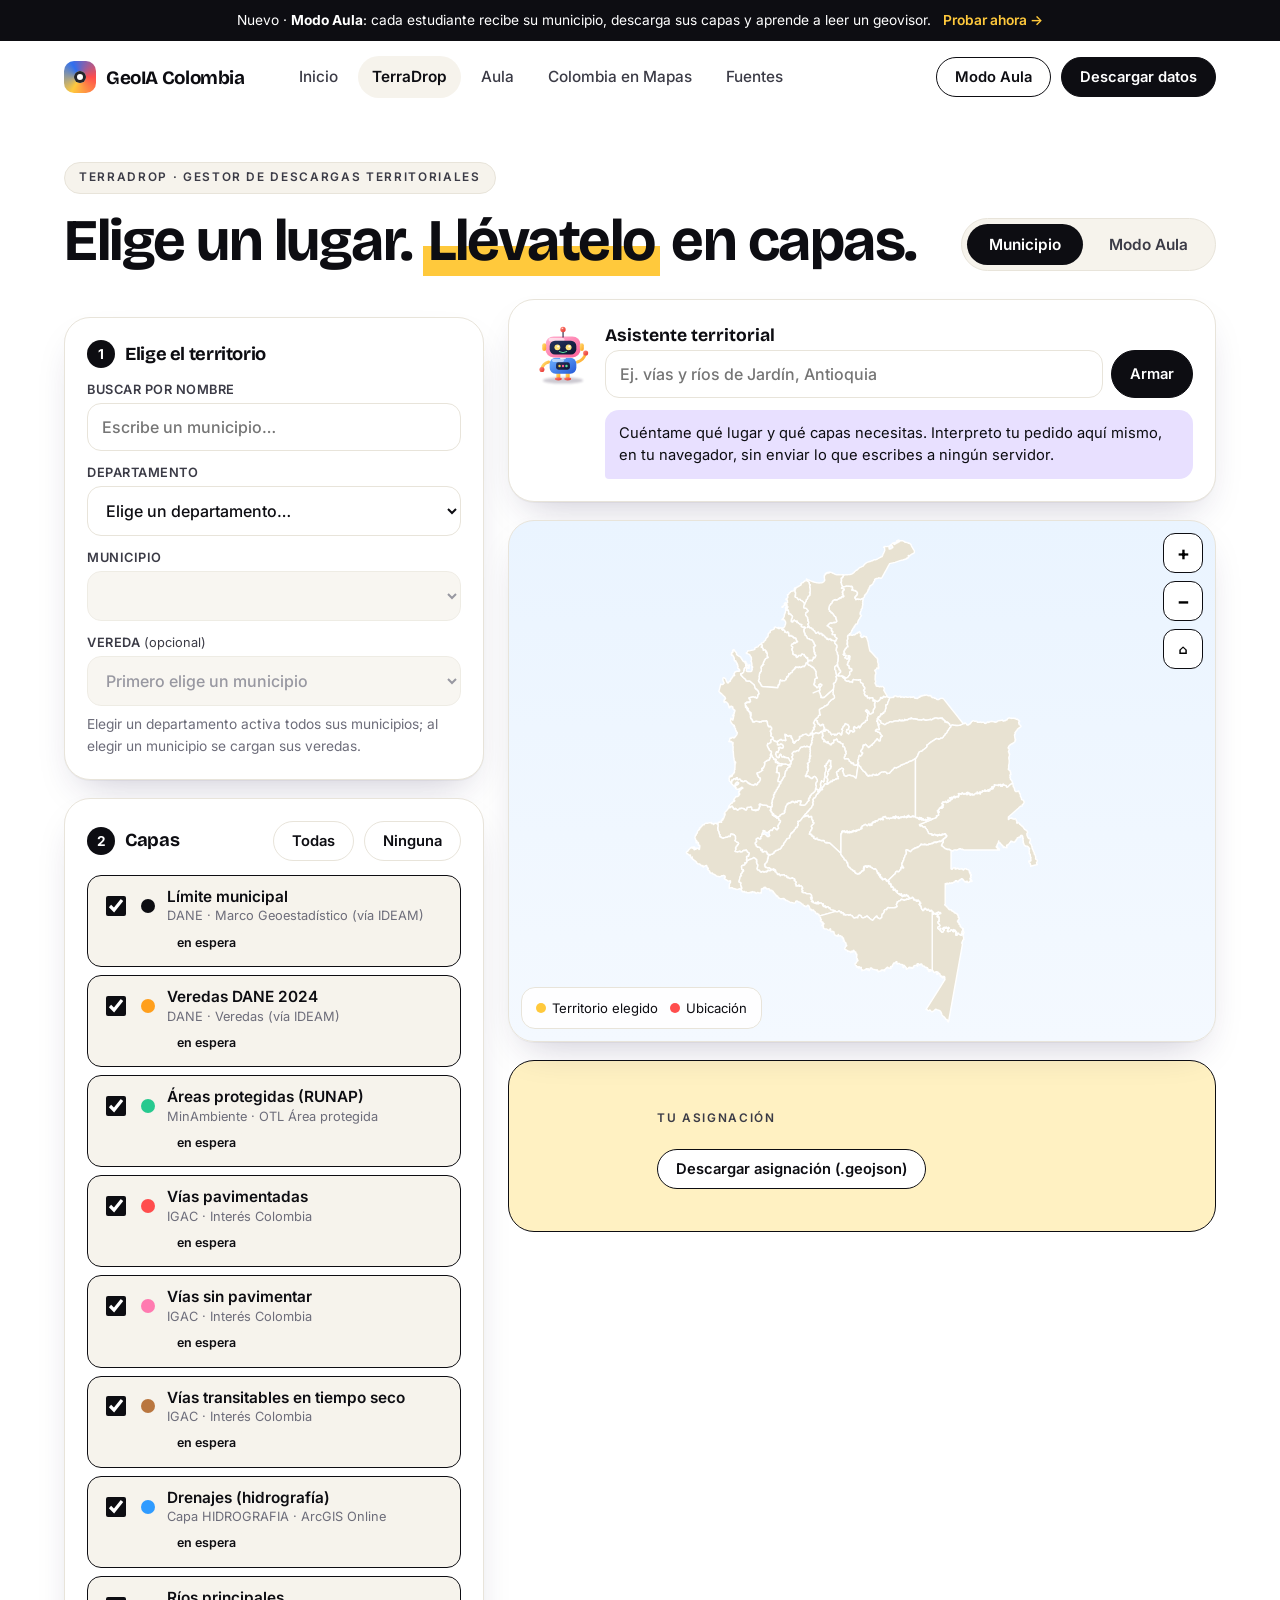
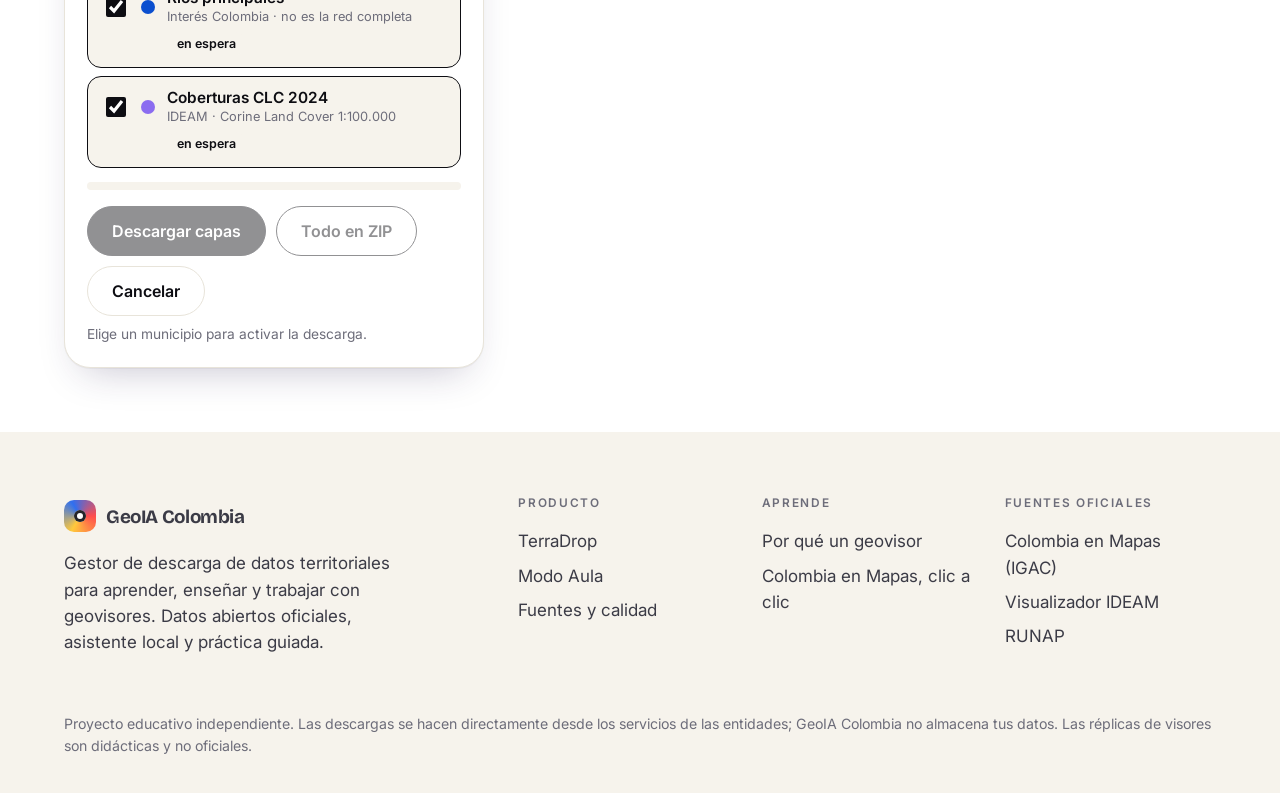
==== descargas.html @ ac57c6f2 "TerraDrop: gestor de descargas territorial + Aula Geovisor" ====
<!doctype html>
<html lang="es">
<head>
<meta charset="utf-8">
<meta name="viewport" content="width=device-width,initial-scale=1">
<title>TerraDrop · Gestor de descargas territoriales · GeoIA Colombia</title>
<meta name="description" content="Elige departamento, municipio o vereda de Colombia y descarga municipio, veredas, RUNAP, vías, hidrografía y coberturas CLC 2024 en GeoJSON. Con Modo Aula y asistente.">
<link rel="icon" href="assets/img/favicon.svg" type="image/svg+xml">
<link rel="preconnect" href="https://fonts.googleapis.com"><link rel="preconnect" href="https://fonts.gstatic.com" crossorigin>
<link href="https://fonts.googleapis.com/css2?family=Bricolage+Grotesque:opsz,wght@12..96,500;12..96,700;12..96,800&family=Inter:wght@400;500;600&display=swap" rel="stylesheet">
<link rel="stylesheet" href="assets/css/site.css">
</head>
<body data-page="descargas">
<main id="main">
<section style="padding:48px 0 24px">
  <div class="wrap">
    <div style="display:flex;justify-content:space-between;align-items:flex-end;gap:24px;flex-wrap:wrap;margin-bottom:28px">
      <div>
        <span class="eyebrow chip">TerraDrop · gestor de descargas territoriales</span>
        <h1 style="font-size:clamp(2.2rem,4.6vw,3.8rem);margin:0">Elige un lugar. <mark class="hl">Llévatelo</mark> en capas.</h1>
      </div>
      <div class="seg" role="group" aria-label="Modo de trabajo">
        <button id="modeMun" aria-pressed="true">Municipio</button>
        <button id="modeAula" aria-pressed="false">Modo Aula</button>
      </div>
    </div>

    <div class="app">
      <!-- columna de controles -->
      <div>
        <div class="panel" id="aulaBox" hidden>
          <h3><span class="step-n">★</span> Tu sorteo de aula</h3>
          <label class="f" for="stuName">Tu nombre</label>
          <input type="text" id="stuName" placeholder="Ej. Ana María Rojas" autocomplete="name">
          <label class="f" for="drawScope">Sortear dentro de</label>
          <select id="drawScope"></select>
          <label style="display:flex;gap:10px;align-items:center;margin-top:14px;font-weight:500;cursor:pointer"><input type="checkbox" id="onlyAP" checked style="width:20px;height:20px;accent-color:var(--ink)"> Solo municipios con áreas protegidas <span class="stat" id="apCount"></span></label>
          <div style="display:flex;gap:10px;margin-top:16px;flex-wrap:wrap"><button class="btn dark" id="drawBtn">Sortear mi municipio</button><button class="btn" id="redrawBtn" disabled>Volver a sortear</button></div>
          <p class="hint">El sorteo es reproducible: el mismo nombre y el mismo alcance dan el mismo municipio hasta que pidas volver a sortear.</p>
        </div>

        <div class="panel">
          <h3><span class="step-n">1</span> <span id="pickTitle">Elige el territorio</span></h3>
          <label class="f" for="finder">Buscar por nombre</label>
          <input type="text" id="finder" list="finderList" placeholder="Escribe un municipio…" autocomplete="off">
          <datalist id="finderList"></datalist>
          <label class="f" for="selDep">Departamento</label>
          <select id="selDep"></select>
          <label class="f" for="selMun">Municipio</label>
          <select id="selMun" disabled></select>
          <label class="f" for="selVer">Vereda <span style="font-weight:400;text-transform:none;letter-spacing:0">(opcional)</span></label>
          <select id="selVer" disabled><option>Primero elige un municipio</option></select>
          <p class="hint" id="pickHint">Elegir un departamento activa todos sus municipios; al elegir un municipio se cargan sus veredas.</p>
        </div>

        <div class="panel">
          <h3><span class="step-n">2</span> Capas <button class="btn sm ghost" id="allBtn" style="margin-left:auto">Todas</button><button class="btn sm ghost" id="noneBtn">Ninguna</button></h3>
          <ul class="layers" id="layerList"></ul>
          <div class="progress" aria-hidden="true"><i id="bar"></i></div>
          <div style="display:flex;gap:10px;margin-top:16px;flex-wrap:wrap">
            <button class="btn dark" id="runBtn" disabled>Descargar capas</button>
            <button class="btn" id="zipBtn" disabled>Todo en ZIP</button>
            <button class="btn ghost" id="stopBtn" hidden>Cancelar</button>
          </div>
          <p class="hint" id="runHint">Elige un municipio para activar la descarga.</p>
        </div>
      </div>

      <!-- columna de mapa y asistente -->
      <div>
        <div class="panel">
          <div class="assistant">
            <img src="assets/img/robot.svg" alt="Asistente GeoIA">
            <div style="flex:1">
              <strong style="font-family:var(--display);font-size:1.1rem">Asistente territorial</strong>
              <form id="askForm" autocomplete="off"><input type="text" id="askInput" placeholder="Ej. vías y ríos de Jardín, Antioquia" aria-label="Pide lo que necesitas en lenguaje natural"><button class="btn dark sm" type="submit">Armar</button></form>
              <div class="say" id="say">Cuéntame qué lugar y qué capas necesitas. Interpreto tu pedido aquí mismo, en tu navegador, sin enviar lo que escribes a ningún servidor.</div>
            </div>
          </div>
        </div>

        <div class="mapbox" style="margin-top:18px">
          <canvas id="mapCanvas" aria-label="Vista previa del territorio y sus capas" role="img"></canvas>
          <div class="tools"><button id="zin" aria-label="Acercar">+</button><button id="zout" aria-label="Alejar">−</button><button id="zfit" aria-label="Ver todo" style="font-size:.8rem">⌂</button></div>
          <div class="legend" id="legend" aria-live="polite"></div>
        </div>

        <div class="assign" id="assignCard" hidden>
          <svg id="assignSvg" viewBox="0 0 100 120" aria-hidden="true"></svg>
          <div>
            <span class="eyebrow" style="margin:0">Tu asignación</span>
            <h4 id="aName"></h4>
            <dl id="aDl"></dl>
            <button class="btn sm" id="aDown" style="margin-top:12px">Descargar asignación (.geojson)</button>
          </div>
        </div>

        <div class="panel" id="routeBox" hidden style="margin-top:18px">
          <h3><span class="step-n">🧭</span> Tu ruta de aprendizaje</h3>
          <ol class="route" id="route"></ol>
        </div>

        <div class="panel" id="doneBox" hidden style="margin-top:18px">
          <h3>Cómo abrir tus capas</h3>
          <p style="margin:0;color:var(--ink-2)">Arrastra los archivos <code>.geojson</code> a QGIS (sistema de referencia <b>EPSG:4326</b>) o ábrelos en Colab con <code>geopandas.read_file()</code>. Los elementos descargados <b>intersectan</b> el límite elegido; no están recortados. Para recortarlos usa <i>Vector → Geoprocesamiento → Cortar</i>.</p>
        </div>
      </div>
    </div>
  </div>
</section>
</main>
<script src="assets/js/common.js"></script>
<script src="assets/js/layers.js"></script>
<script src="assets/js/descargas.js"></script>
</body>
</html>
---- assets/css/site.css ----
/* GeoIA Colombia · sistema visual inspirado en el tono juguetón y limpio de Clay */
:root{
  --ink:#0d0d12; --ink-2:#3b3b46; --muted:#6d6d7a; --line:#e8e4da;
  --bg:#ffffff; --cream:#f6f3ec; --cream-2:#efe9db;
  --yellow:#ffc93c; --yellow-soft:#fff1c2; --blue:#2f6ff0; --blue-soft:#dce8ff;
  --red:#ff4d4d; --coral:#ff6b5e; --pink:#ff9cc2; --green:#27c98f; --green-soft:#d5f7e8;
  --purple:#8b6cf0; --purple-soft:#e8e0ff; --sky:#7cc4ff;
  --r-xl:36px; --r-lg:26px; --r-md:18px; --r-sm:12px;
  --shadow:0 1px 0 rgba(13,13,18,.04),0 18px 40px -18px rgba(40,30,80,.28);
  --display:"Bricolage Grotesque","Inter Tight","Inter",system-ui,-apple-system,"Segoe UI",sans-serif;
  --body:"Inter",system-ui,-apple-system,"Segoe UI",sans-serif;
}
*{box-sizing:border-box}
html{scroll-behavior:smooth}
body{margin:0;background:var(--bg);color:var(--ink);font-family:var(--body);font-size:17px;line-height:1.55;-webkit-font-smoothing:antialiased}
img,svg{max-width:100%;display:block}
a{color:inherit}
h1,h2,h3,h4{font-family:var(--display);letter-spacing:-.025em;line-height:1.04;margin:0 0 .4em;font-weight:700}
h1{font-size:clamp(2.6rem,6.4vw,5.4rem)}
h2{font-size:clamp(2rem,4.2vw,3.5rem)}
h3{font-size:clamp(1.3rem,2vw,1.7rem);letter-spacing:-.02em}
p{margin:0 0 1em}
.wrap{max-width:1200px;margin:0 auto;padding:0 24px}
.narrow{max-width:820px}
.center{text-align:center}
.eyebrow{display:inline-block;font:600 .74rem/1 var(--body);letter-spacing:.14em;text-transform:uppercase;color:var(--ink-2);margin-bottom:16px}
.eyebrow.chip{background:var(--cream);border:1px solid var(--line);padding:9px 14px;border-radius:99px}
.lead{font-size:clamp(1.05rem,1.6vw,1.3rem);color:var(--ink-2);max-width:640px}
.center .lead{margin-inline:auto}
mark.hl{background:linear-gradient(transparent 58%,var(--yellow) 58%);color:inherit;padding:0 .08em}
.skip{position:absolute;left:-999px}
.skip:focus{left:12px;top:12px;background:#fff;padding:10px 14px;border-radius:10px;z-index:99}

/* anuncio + navegación */
.announce{background:var(--ink);color:#fff;font-size:.86rem;text-align:center;padding:10px 16px}
.announce a{color:var(--yellow);text-decoration:none;font-weight:600;margin-left:8px;white-space:nowrap}
.announce a:hover{text-decoration:underline}
.nav{position:sticky;top:0;z-index:50;background:rgba(255,255,255,.88);backdrop-filter:saturate(1.4) blur(14px);border-bottom:1px solid transparent;transition:border-color .2s}
.nav.scrolled{border-color:var(--line)}
.nav .wrap{display:flex;align-items:center;gap:28px;height:72px}
.brand{display:flex;align-items:center;gap:10px;text-decoration:none;font:700 1.18rem var(--display);letter-spacing:-.02em}
.brand i{width:32px;height:32px;border-radius:10px;background:conic-gradient(from 210deg,var(--yellow),var(--blue),var(--red),var(--yellow));display:grid;place-items:center;position:relative}
.brand i::after{content:"";width:12px;height:12px;border-radius:50%;background:#fff;box-shadow:0 0 0 3px rgba(13,13,18,.9) inset}
.nav ul{list-style:none;display:flex;gap:6px;margin:0 auto 0 12px;padding:0}
.nav ul a{display:block;padding:9px 14px;border-radius:99px;text-decoration:none;font-weight:500;font-size:.96rem;color:var(--ink-2)}
.nav ul a:hover{background:var(--cream)}
.nav ul a[aria-current="page"]{background:var(--cream);color:var(--ink);font-weight:600}
.nav .cta{display:flex;gap:10px}
.burger{display:none;margin-left:auto;background:none;border:0;font-size:1.6rem;cursor:pointer}

/* botones */
.btn{display:inline-flex;align-items:center;justify-content:center;gap:9px;padding:14px 24px;border-radius:99px;border:1.5px solid var(--ink);font:600 1rem var(--body);text-decoration:none;cursor:pointer;background:#fff;color:var(--ink);transition:transform .15s,box-shadow .15s,background .15s}
.btn:hover{transform:translateY(-2px);box-shadow:0 10px 22px -10px rgba(13,13,18,.45)}
.btn:active{transform:translateY(0)}
.btn.dark{background:var(--ink);color:#fff}
.btn.yellow{background:var(--yellow);border-color:var(--ink)}
.btn.sm{padding:10px 18px;font-size:.92rem}
.btn.ghost{border-color:var(--line)}
.btn[disabled]{opacity:.45;pointer-events:none}
.btn:focus-visible,a:focus-visible,button:focus-visible,select:focus-visible,input:focus-visible{outline:3px solid var(--blue);outline-offset:2px}

/* héroe */
.hero{position:relative;padding:72px 0 40px;overflow:hidden;background:radial-gradient(60% 50% at 50% 0,var(--yellow-soft),transparent 70%)}
.hero h1{max-width:980px;margin-inline:auto}
.hero .lead{margin:18px auto 30px}
.hero .actions{display:flex;gap:14px;justify-content:center;flex-wrap:wrap}
.cmd{display:flex;align-items:center;gap:10px;background:var(--ink);color:#fff;padding:10px 10px 10px 20px;border-radius:99px;max-width:560px;margin:26px auto 0;font:500 .95rem ui-monospace,SFMono-Regular,Menlo,Consolas,monospace}
.cmd span{flex:1;overflow:hidden;text-overflow:ellipsis;white-space:nowrap;text-align:left}
.cmd button{background:var(--yellow);border:0;border-radius:99px;padding:10px 16px;font:600 .85rem var(--body);cursor:pointer;color:var(--ink)}
.stage{position:relative;margin:34px auto 0;max-width:1100px;height:560px}
.stage .main{position:absolute;left:50%;top:0;height:100%;transform:translateX(-50%)}
.float{position:absolute;animation:bob 6s ease-in-out infinite}
.float:nth-child(2n){animation-duration:7.5s;animation-delay:-2s}
.float:nth-child(3n){animation-duration:5.2s;animation-delay:-1s}
@keyframes bob{0%,100%{transform:translateY(0) rotate(-1deg)}50%{transform:translateY(-14px) rotate(1.5deg)}}
@media (prefers-reduced-motion:reduce){.float{animation:none}html{scroll-behavior:auto}*{transition:none!important}}
.bubble{position:absolute;background:#fff;border:1.5px solid var(--ink);border-radius:18px 18px 18px 4px;padding:10px 14px;font-size:.88rem;font-weight:600;box-shadow:0 8px 0 -2px rgba(13,13,18,.9)}

/* franja de fuentes */
.strip{padding:34px 0;border-block:1px solid var(--line);background:#fff}
.strip .wrap{display:flex;gap:30px 48px;flex-wrap:wrap;align-items:center;justify-content:center}
.strip small{flex-basis:100%;text-align:center;color:var(--muted);letter-spacing:.14em;text-transform:uppercase;font-weight:600;font-size:.72rem}
.strip b{font:700 1.3rem var(--display);color:#9a9aa6;letter-spacing:-.02em}

section{padding:96px 0}
.section-head{margin-bottom:48px}

/* pestañas */
.tabs{display:flex;gap:8px;flex-wrap:wrap;margin-bottom:26px}
.tab{padding:12px 20px;border-radius:99px;border:1.5px solid var(--line);background:#fff;font:600 .95rem var(--body);cursor:pointer;color:var(--ink-2)}
.tab[aria-selected="true"]{background:var(--ink);color:#fff;border-color:var(--ink)}
.tabpanel{display:grid;grid-template-columns:1fr 1fr;gap:40px;align-items:center;background:var(--cream);border-radius:var(--r-xl);padding:44px}
.tabpanel[hidden]{display:none}
.tabpanel .art{background:#fff;border-radius:var(--r-lg);padding:20px;box-shadow:var(--shadow);aspect-ratio:1/1;display:grid;place-items:center;overflow:hidden}
.tabpanel .art svg{width:100%;height:100%}
.tag{display:inline-block;background:#fff;border:1px solid var(--line);border-radius:99px;padding:5px 12px;font-size:.8rem;font-weight:600;margin:0 6px 6px 0}

/* pilares */
.pillar{display:grid;grid-template-columns:1fr 1fr;gap:56px;align-items:center;padding:56px 0;border-top:1px solid var(--line)}
.pillar:nth-child(even) .copy{order:2}
.pillar .art{border-radius:var(--r-xl);display:grid;place-items:center;aspect-ratio:1.1/1;overflow:hidden}
.pillar .art img{width:78%;filter:drop-shadow(0 20px 20px rgba(30,20,70,.15))}
.bg-yellow{background:var(--yellow-soft)}.bg-blue{background:var(--blue-soft)}.bg-green{background:var(--green-soft)}.bg-purple{background:var(--purple-soft)}.bg-pink{background:#ffe4ef}.bg-cream{background:var(--cream)}
.metric{display:flex;gap:30px;margin:26px 0 0;flex-wrap:wrap}
.metric b{display:block;font:700 2.6rem var(--display);letter-spacing:-.03em;line-height:1}
.metric span{font-size:.88rem;color:var(--muted)}
.quote{margin-top:26px;padding:20px 22px;background:#fff;border:1px solid var(--line);border-radius:var(--r-md);font-size:.98rem}
.quote small{display:block;color:var(--muted);margin-top:6px}

/* prompt */
.promptbox{background:var(--cream);border-radius:var(--r-xl);padding:56px 40px;text-align:center}
.promptbox form{display:flex;gap:10px;max-width:720px;margin:28px auto 18px;background:#fff;padding:8px;border-radius:99px;border:1.5px solid var(--ink)}
.promptbox input{flex:1;border:0;background:none;font:500 1.05rem var(--body);padding:10px 18px;min-width:0}
.promptbox input:focus{outline:none}
.chips{display:flex;gap:10px;justify-content:center;flex-wrap:wrap}
.chip-btn{background:#fff;border:1px solid var(--line);border-radius:99px;padding:9px 16px;font:500 .9rem var(--body);cursor:pointer}
.chip-btn:hover{border-color:var(--ink)}

/* tarjetas */
.grid{display:grid;gap:22px}
.g2{grid-template-columns:repeat(2,1fr)}.g3{grid-template-columns:repeat(3,1fr)}.g4{grid-template-columns:repeat(4,1fr)}
.card{background:#fff;border:1px solid var(--line);border-radius:var(--r-lg);padding:28px;box-shadow:var(--shadow)}
.card.flat{box-shadow:none;background:var(--cream);border-color:transparent}
.card h3{margin-bottom:.35em}
.card .ico{width:56px;height:56px;border-radius:18px;display:grid;place-items:center;font-size:1.6rem;margin-bottom:16px}
.cta-band{background:var(--ink);color:#fff;border-radius:var(--r-xl);padding:64px 40px;text-align:center;position:relative;overflow:hidden}
.cta-band .lead{color:#c9c9d6;margin-inline:auto}
.cta-band .btn{margin:10px 6px 0}

/* pie */
footer{background:var(--cream);padding:64px 0 36px;margin-top:40px}
footer .cols{display:grid;grid-template-columns:2fr 1fr 1fr 1fr;gap:32px}
footer h4{font:600 .74rem var(--body);letter-spacing:.14em;text-transform:uppercase;color:var(--muted);margin-bottom:14px}
footer a{display:block;text-decoration:none;color:var(--ink-2);padding:4px 0}
footer a:hover{text-decoration:underline}
footer small{display:block;margin-top:40px;color:var(--muted)}

/* ---------- app de descargas ---------- */
.app{display:grid;grid-template-columns:420px 1fr;gap:24px;align-items:start}
.panel{background:#fff;border:1px solid var(--line);border-radius:var(--r-lg);padding:22px;box-shadow:var(--shadow)}
.panel + .panel{margin-top:18px}
.panel h3{font-size:1.15rem;margin-bottom:14px;display:flex;align-items:center;gap:10px}
.step-n{width:28px;height:28px;border-radius:50%;background:var(--ink);color:#fff;display:grid;place-items:center;font:700 .85rem var(--body)}
.seg{display:inline-flex;background:var(--cream);border-radius:99px;padding:5px;gap:4px;border:1px solid var(--line)}
.seg button{border:0;background:none;padding:11px 22px;border-radius:99px;font:600 .96rem var(--body);cursor:pointer;color:var(--ink-2)}
.seg button[aria-pressed="true"]{background:var(--ink);color:#fff}
label.f{display:block;font:600 .8rem var(--body);letter-spacing:.04em;color:var(--ink-2);margin:14px 0 6px;text-transform:uppercase}
select,input[type=text]{width:100%;padding:13px 14px;border-radius:14px;border:1.5px solid var(--line);font:500 1rem var(--body);background:#fff;color:var(--ink)}
select:disabled{background:var(--cream);color:var(--muted)}
.hint{font-size:.86rem;color:var(--muted);margin:8px 0 0}
.layers{list-style:none;margin:0;padding:0;display:grid;gap:8px}
.layers li{display:grid;grid-template-columns:auto auto 1fr auto;align-items:center;gap:4px 12px;padding:12px 14px;border:1.5px solid var(--line);border-radius:14px;background:#fff}
.layers .st{grid-column:3 / -1}.layers .act{display:flex;gap:6px}
.layers li.on{border-color:var(--ink);background:var(--cream)}
.layers input{width:20px;height:20px;accent-color:var(--ink)}
.layers .sw{width:14px;height:14px;border-radius:50%;flex:none}
.layers .nm{flex:1;font-weight:600;font-size:.96rem;line-height:1.2}
.layers .nm small{display:block;font-weight:400;color:var(--muted);font-size:.8rem;margin-top:2px}
.stat{font:600 .78rem var(--body);padding:4px 10px;border-radius:99px;background:var(--cream);white-space:nowrap}
.stat.ok{background:var(--green-soft);color:#0b6b49}.stat.err{background:#ffe0e0;color:#a31c1c}.stat.run{background:var(--yellow-soft);color:#7a5500}
.mapbox{position:relative;background:linear-gradient(180deg,#eaf4ff,#f4f9ff);border-radius:var(--r-lg);border:1px solid var(--line);overflow:hidden;box-shadow:var(--shadow)}
#mapCanvas{display:block;width:100%;height:520px;cursor:grab;touch-action:none}
.mapbox .tools{position:absolute;right:12px;top:12px;display:grid;gap:8px}
.mapbox .tools button{width:40px;height:40px;border-radius:12px;border:1.5px solid var(--ink);background:#fff;font:700 1.2rem var(--body);cursor:pointer}
.mapbox .legend{position:absolute;left:12px;bottom:12px;background:rgba(255,255,255,.92);border:1px solid var(--line);border-radius:14px;padding:10px 14px;font-size:.82rem;display:flex;gap:12px;flex-wrap:wrap;max-width:80%}
.mapbox .legend span{display:flex;align-items:center;gap:6px}
.mapbox .legend i{width:10px;height:10px;border-radius:50%}
.assign{display:grid;grid-template-columns:auto 1fr;gap:18px;align-items:center;background:var(--yellow-soft);border:1.5px solid var(--ink);border-radius:var(--r-lg);padding:20px;margin-top:18px}
.assign svg{width:110px;height:130px}
.assign h4{font:700 1.5rem var(--display);margin:0 0 4px}
.assign dl{display:grid;grid-template-columns:auto 1fr;gap:2px 14px;margin:8px 0 0;font-size:.88rem}
.assign dt{color:var(--muted)}.assign dd{margin:0;font-weight:600}
.route{counter-reset:s;list-style:none;margin:0;padding:0;display:grid;gap:10px}
.route li{counter-increment:s;display:flex;gap:14px;align-items:flex-start;padding:14px;border-radius:14px;border:1.5px solid var(--line)}
.route li::before{content:counter(s);flex:none;width:28px;height:28px;border-radius:50%;background:var(--cream);display:grid;place-items:center;font:700 .85rem var(--body)}
.route li.done{background:var(--green-soft);border-color:var(--green)}
.route li.done::before{content:"✓";background:var(--green);color:#fff}
.route li a{font-weight:600}
.assistant{display:flex;gap:10px;align-items:flex-start}
.assistant img{width:64px;flex:none}
.assistant form{flex:1;display:flex;gap:8px}
.assistant input{flex:1}
.say{background:var(--purple-soft);border-radius:14px 14px 14px 4px;padding:12px 14px;font-size:.92rem;margin-top:12px}
.progress{height:8px;background:var(--cream);border-radius:99px;overflow:hidden;margin-top:14px}
.progress i{display:block;height:100%;width:0;background:linear-gradient(90deg,var(--yellow),var(--coral));transition:width .3s}
.toast{position:fixed;left:50%;bottom:24px;transform:translateX(-50%) translateY(30px);background:var(--ink);color:#fff;padding:12px 20px;border-radius:99px;opacity:0;transition:.3s;z-index:90;font-weight:600;font-size:.92rem;pointer-events:none}
.toast.show{opacity:1;transform:translateX(-50%) translateY(0)}

/* ---------- aula ---------- */
.pipeline{display:grid;grid-template-columns:repeat(5,1fr);gap:10px;margin-bottom:20px}
.pipeline button{background:#fff;border:1.5px solid var(--line);border-radius:18px;padding:16px 10px;font:700 .98rem var(--display);cursor:pointer;display:flex;flex-direction:column;align-items:center;gap:8px}
.pipeline button span{font-size:1.7rem}
.pipeline button[aria-selected="true"]{background:var(--ink);color:#fff;border-color:var(--ink);transform:translateY(-4px)}
.pipeline-body{display:grid;grid-template-columns:1fr 1fr;gap:30px;align-items:center;background:var(--cream);border-radius:var(--r-xl);padding:36px}
.compare{display:grid;grid-template-columns:1fr 1fr;gap:20px}
.compare .box{background:#fff;border-radius:var(--r-lg);border:1px solid var(--line);padding:22px;min-height:320px}
.compare table{width:100%;border-collapse:collapse;font-size:.82rem}
.compare td,.compare th{border-bottom:1px solid var(--line);padding:6px 4px;text-align:left}
.compare svg{width:100%;height:280px}
.quizq{margin-bottom:24px}
.quizq .opts{display:grid;gap:10px;margin-top:12px}
.quizq .opts button{text-align:left;background:#fff;border:1.5px solid var(--line);border-radius:14px;padding:13px 16px;font:500 1rem var(--body);cursor:pointer}
.quizq .opts button.good{border-color:var(--green);background:var(--green-soft)}
.quizq .opts button.bad{border-color:var(--red);background:#ffe0e0}
.viewer-card{display:flex;flex-direction:column;gap:10px}
.viewer-card .top{display:flex;align-items:center;gap:12px}
.viewer-card .dot{width:44px;height:44px;border-radius:14px;display:grid;place-items:center;font-size:1.4rem}
.reveal{opacity:0;transform:translateY(24px);transition:opacity .7s,transform .7s}
.reveal.in{opacity:1;transform:none}

/* ---------- tutorial colombia en mapas ---------- */
.tour{display:grid;grid-template-columns:1fr 380px;gap:22px;align-items:start}
.visor{position:relative;border-radius:var(--r-lg);overflow:hidden;background:#0b2a3a;border:1.5px solid var(--ink);height:clamp(460px,62vh,620px);box-shadow:var(--shadow)}
.visor svg.bg{position:absolute;inset:0;width:100%;height:100%}
.vbar{position:absolute;left:12px;right:12px;top:12px;display:flex;gap:6px;flex-wrap:wrap;background:rgba(255,255,255,.94);padding:8px;border-radius:16px;z-index:3;box-shadow:0 10px 30px -12px rgba(0,0,0,.5)}
.vbtn{display:flex;align-items:center;gap:6px;border:1.5px solid transparent;background:#fff;border-radius:11px;padding:7px 9px;font:600 .72rem var(--body);cursor:pointer;color:#26323f;transition:.15s}
.vbtn svg{width:16px;height:16px}
.vbtn:hover{background:var(--cream)}
.vbtn.active,.mctl.active,.vpanel.active,.vcoord.active{border-color:var(--yellow);background:var(--yellow-soft);box-shadow:0 0 0 4px rgba(255,201,60,.55);animation:glow 1.4s ease-in-out infinite}
@keyframes glow{50%{box-shadow:0 0 0 9px rgba(255,201,60,.25)}}
.mctls{position:absolute;right:14px;bottom:56px;display:grid;gap:8px;z-index:3}
.mctl{width:42px;height:42px;border-radius:12px;border:1.5px solid transparent;background:#fff;display:grid;place-items:center;cursor:pointer}
.mctl svg{width:20px;height:20px}
.vpanel{position:absolute;left:0;top:55%;margin-top:-38px;width:34px;height:76px;background:#fff;border-radius:0 14px 14px 0;border:1.5px solid transparent;display:grid;place-items:center;cursor:pointer;z-index:3}
.vcoord{position:absolute;left:12px;bottom:12px;right:72px;background:rgba(255,255,255,.94);border-radius:12px;padding:8px 12px;font:600 .74rem ui-monospace,Menlo,Consolas,monospace;display:flex;justify-content:space-between;gap:12px;z-index:3;border:1.5px solid transparent}
.tcard{background:#fff;border:1.5px solid var(--ink);border-radius:var(--r-lg);padding:26px;position:sticky;top:92px;box-shadow:0 10px 0 -2px var(--ink)}
.tcard .n{font:600 .76rem var(--body);letter-spacing:.12em;text-transform:uppercase;color:var(--muted)}
.tcard h3{font-size:1.7rem;margin:6px 0 10px}
.tcard ol{padding-left:22px;margin:10px 0 18px}
.tcard li{margin-bottom:6px}
.tcard .nav2{display:flex;gap:10px}
.tcard .bar{height:6px;background:var(--cream);border-radius:99px;margin-bottom:16px;overflow:hidden}
.tcard .bar i{display:block;height:100%;background:var(--ink);width:0;transition:width .3s}
.notice{background:var(--yellow-soft);border:1px solid #f0d77a;border-radius:14px;padding:12px 16px;font-size:.88rem;margin-top:18px}

/* tablas */
.tbl{width:100%;border-collapse:collapse;font-size:.94rem;background:#fff;border-radius:var(--r-md);overflow:hidden;border:1px solid var(--line)}
.tbl th{background:var(--cream);text-align:left;padding:12px 14px;font-size:.78rem;letter-spacing:.08em;text-transform:uppercase}
.tbl td{padding:14px;border-top:1px solid var(--line);vertical-align:top}
.tbl code{background:var(--cream);padding:2px 6px;border-radius:6px;font-size:.84rem;word-break:break-all}

/* responsive */
@media (max-width:1020px){
  .app,.tour{grid-template-columns:1fr}
  .tcard{position:static}
  .tabpanel,.pillar,.pipeline-body,.compare{grid-template-columns:1fr}
  .pillar:nth-child(even) .copy{order:0}
  .g3,.g4{grid-template-columns:repeat(2,1fr)}
  footer .cols{grid-template-columns:1fr 1fr}
  .stage{height:420px}
}
@media (max-width:720px){
  .nav ul,.nav .cta{display:none}.burger{display:block}
  .nav.open ul{display:flex;flex-direction:column;position:absolute;left:0;right:0;top:72px;background:#fff;padding:12px 24px 20px;border-bottom:1px solid var(--line);margin:0}
  .nav.open .cta{display:flex;position:absolute;left:24px;top:calc(72px + 230px)}
  section{padding:64px 0}
  .g2,.g3,.g4,.pipeline{grid-template-columns:1fr}
  .pipeline{grid-template-columns:repeat(5,1fr)}
  .pipeline button{font-size:.72rem;padding:12px 4px}
  .stage{height:340px}
  .float{display:none}
  .promptbox{padding:36px 18px}
  .promptbox form{flex-direction:column;border-radius:26px}
  .vbtn{font-size:0;padding:8px}.vbtn svg{width:18px;height:18px}
  .assign{grid-template-columns:1fr}
}
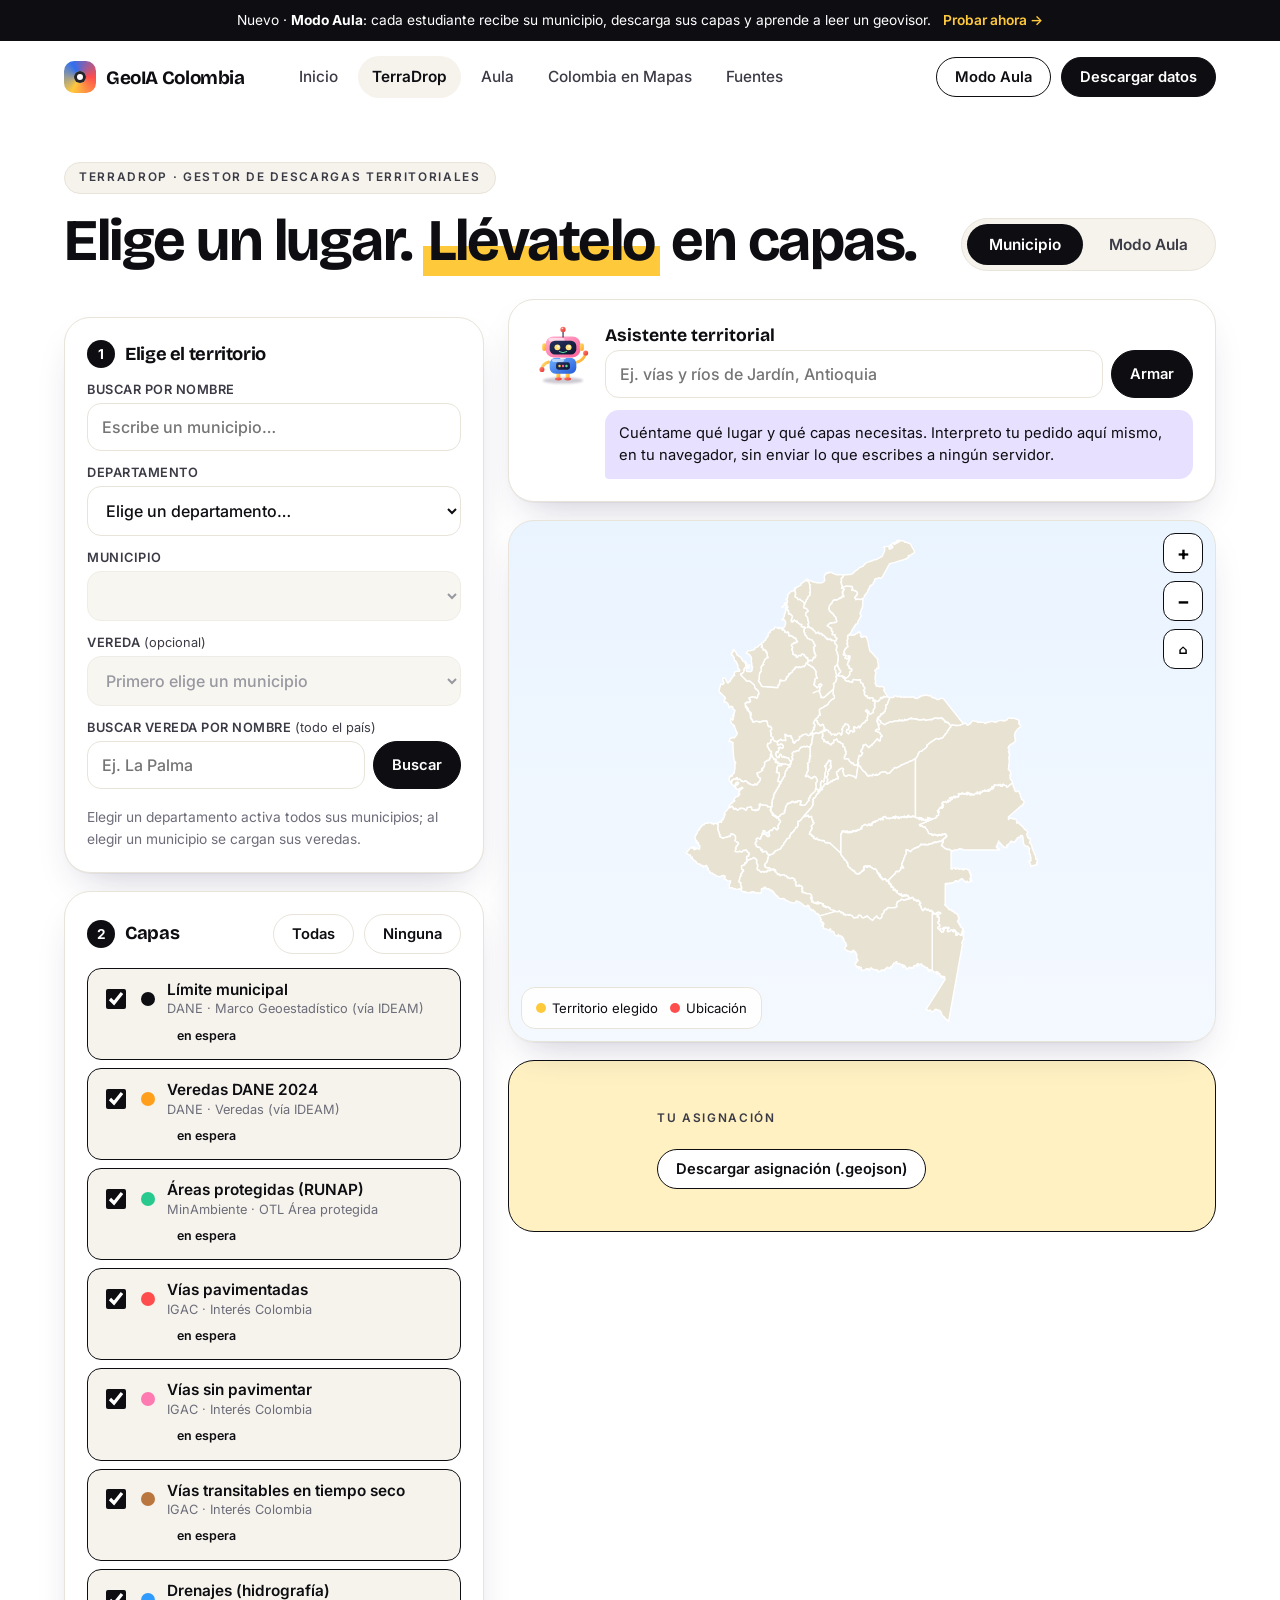
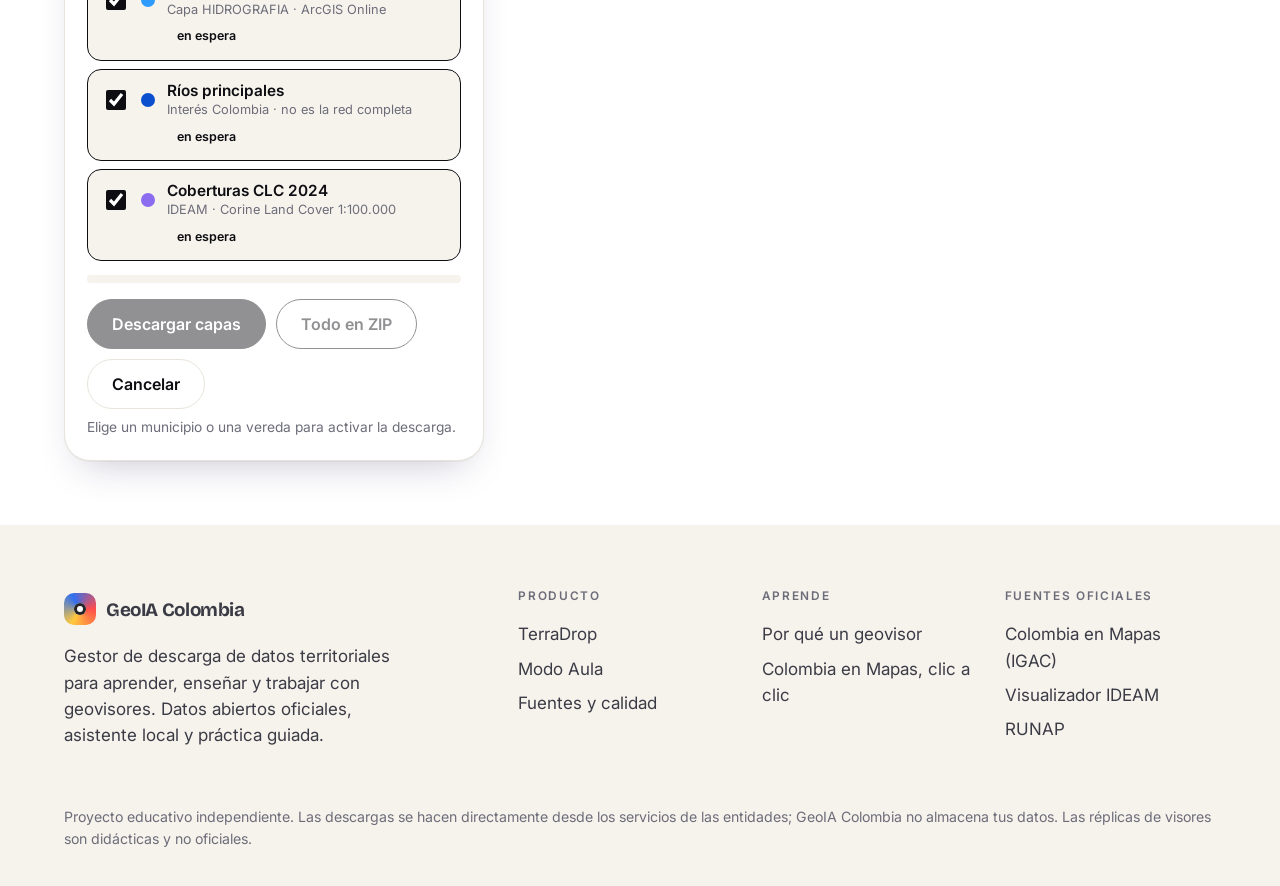
==== commit ec8608d2: "Veredas como sitio de estudio: sorteo y buscador por nombre" ====
--- a/descargas.html
+++ b/descargas.html
@@ -32,11 +32,13 @@
           <h3><span class="step-n">★</span> Tu sorteo de aula</h3>
           <label class="f" for="stuName">Tu nombre</label>
           <input type="text" id="stuName" placeholder="Ej. Ana María Rojas" autocomplete="name">
+          <label class="f" for="drawUnit">Sitio de estudio</label>
+          <select id="drawUnit"><option value="municipio">Un municipio</option><option value="vereda">Una vereda</option></select>
           <label class="f" for="drawScope">Sortear dentro de</label>
           <select id="drawScope"></select>
           <label style="display:flex;gap:10px;align-items:center;margin-top:14px;font-weight:500;cursor:pointer"><input type="checkbox" id="onlyAP" checked style="width:20px;height:20px;accent-color:var(--ink)"> Solo municipios con áreas protegidas <span class="stat" id="apCount"></span></label>
-          <div style="display:flex;gap:10px;margin-top:16px;flex-wrap:wrap"><button class="btn dark" id="drawBtn">Sortear mi municipio</button><button class="btn" id="redrawBtn" disabled>Volver a sortear</button></div>
-          <p class="hint">El sorteo es reproducible: el mismo nombre y el mismo alcance dan el mismo municipio hasta que pidas volver a sortear.</p>
+          <div style="display:flex;gap:10px;margin-top:16px;flex-wrap:wrap"><button class="btn dark" id="drawBtn">Sortear mi sitio de estudio</button><button class="btn" id="redrawBtn" disabled>Volver a sortear</button></div>
+          <p class="hint">El sorteo es reproducible: el mismo nombre, el mismo alcance y el mismo tipo de sitio dan el mismo resultado hasta que pidas volver a sortear. Si eliges vereda, primero se sortea un municipio con tus filtros y luego una de sus veredas.</p>
         </div>
 
         <div class="panel">
@@ -50,6 +52,9 @@
           <select id="selMun" disabled></select>
           <label class="f" for="selVer">Vereda <span style="font-weight:400;text-transform:none;letter-spacing:0">(opcional)</span></label>
           <select id="selVer" disabled><option>Primero elige un municipio</option></select>
+          <label class="f" for="verFinder">Buscar vereda por nombre <span style="font-weight:400;text-transform:none;letter-spacing:0">(todo el país)</span></label>
+          <div style="display:flex;gap:8px"><input type="text" id="verFinder" placeholder="Ej. La Palma" autocomplete="off" style="flex:1;min-width:0"><button class="btn sm dark" id="verFindBtn" type="button">Buscar</button></div>
+          <ul class="vres" id="verResults" hidden></ul>
           <p class="hint" id="pickHint">Elegir un departamento activa todos sus municipios; al elegir un municipio se cargan sus veredas.</p>
         </div>
 
@@ -62,7 +67,7 @@
             <button class="btn" id="zipBtn" disabled>Todo en ZIP</button>
             <button class="btn ghost" id="stopBtn" hidden>Cancelar</button>
           </div>
-          <p class="hint" id="runHint">Elige un municipio para activar la descarga.</p>
+          <p class="hint" id="runHint">Elige un municipio o una vereda para activar la descarga.</p>
         </div>
       </div>
 
--- a/assets/css/site.css
+++ b/assets/css/site.css
@@ -264,3 +264,9 @@
   .vbtn{font-size:0;padding:8px}.vbtn svg{width:18px;height:18px}
   .assign{grid-template-columns:1fr}
 }
+
+.vres{list-style:none;margin:10px 0 0;padding:0;display:grid;gap:6px;max-height:240px;overflow:auto}
+.vres button{width:100%;text-align:left;border:1px solid var(--line);background:#fff;border-radius:12px;padding:10px 14px;font:500 .93rem var(--body);cursor:pointer;color:var(--ink)}
+.vres button:hover,.vres button:focus-visible{border-color:var(--ink);background:var(--cream)}
+.vres small{display:block;color:var(--muted);font-weight:400}
+.vres .none{color:var(--muted);font-size:.92rem;padding:6px 2px}
